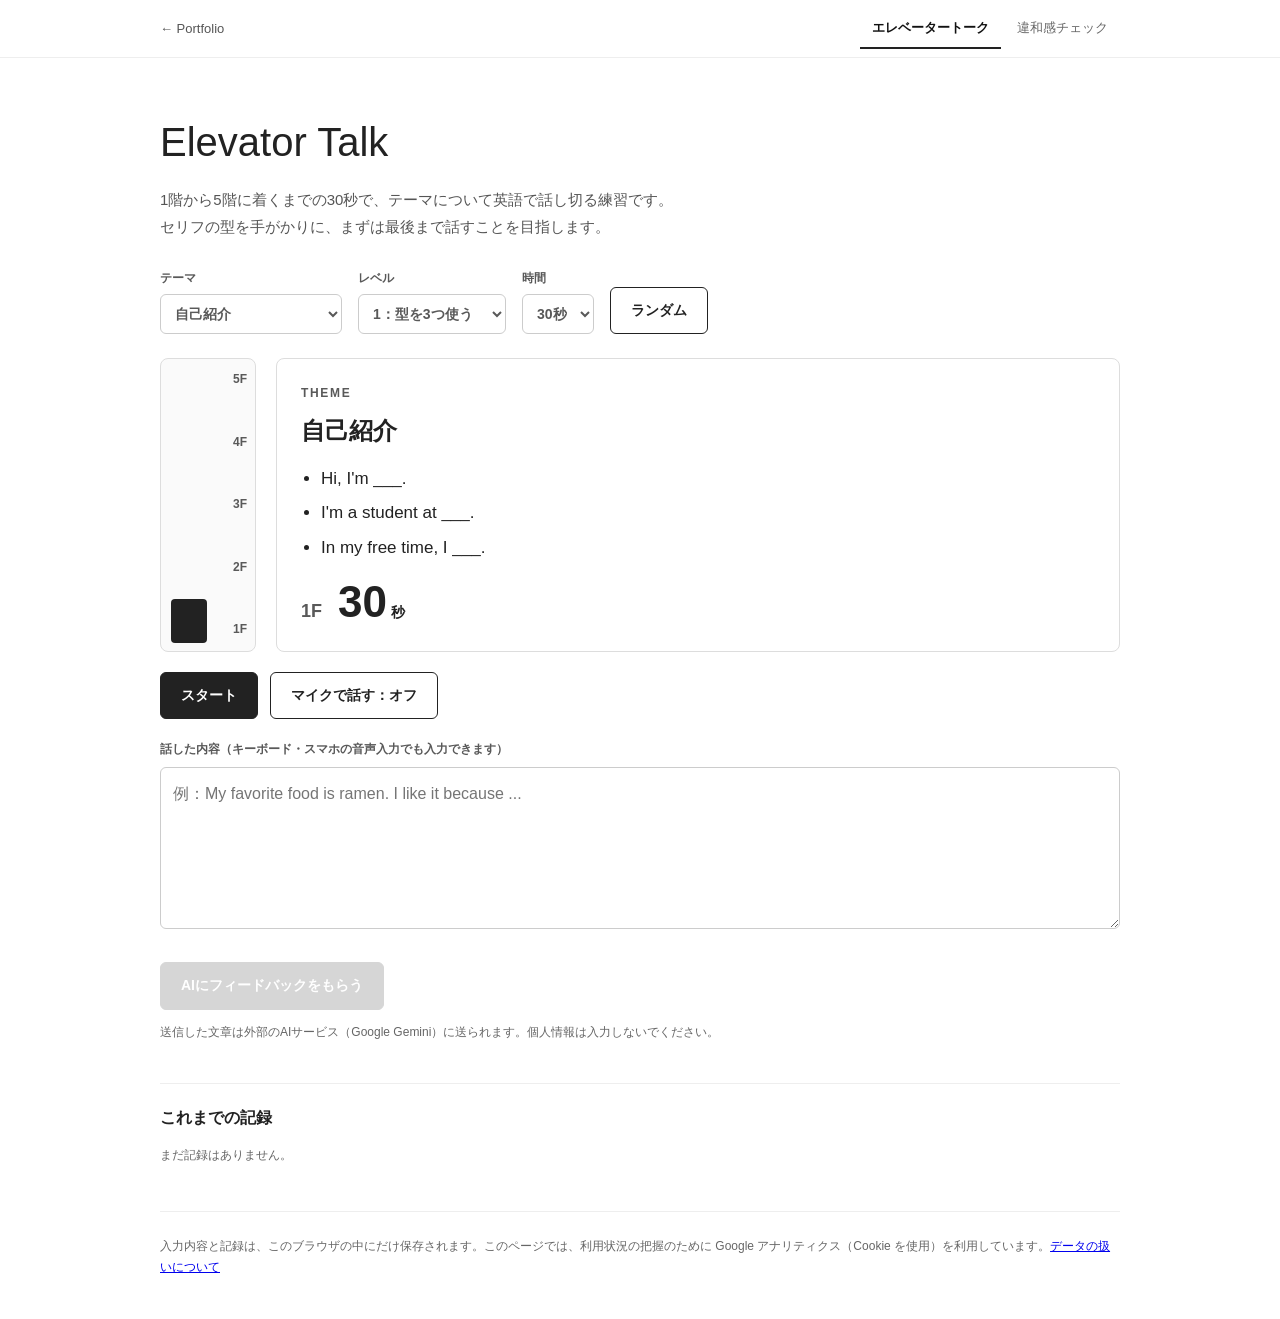
==== works/elevator-talk/index.html @ 1b3606bb "Elevator Talk: add an advanced 'which sounds natural?' check mode - New 上級（どっちが自然？）mode: a scene plu" ====
<!DOCTYPE html>
<html lang="ja">
<head>
  <!-- Google tag (gtag.js) -->
  <script async src="https://www.googletagmanager.com/gtag/js?id=G-6JSTE2WZ4C"></script>
  <script>
    window.dataLayer = window.dataLayer || [];
    function gtag(){dataLayer.push(arguments);}
    gtag('js', new Date());

    gtag('config', 'G-6JSTE2WZ4C');
  </script>
  <meta charset="UTF-8">
  <meta name="viewport" content="width=device-width, initial-scale=1.0">
  <meta name="description" content="セリフの型を手がかりに、30秒で英語を話し切る練習ツール。AIが「よかったところ」と「改善ポイント」を返し、まちがいは自分専用のクイズになります。">
  <title>Elevator Talk｜英語スピーキング練習ツール｜塩田 颯</title>
  <link rel="canonical" href="https://salty-en-jp.github.io/Portfolio-website/works/elevator-talk/">
  <meta property="og:type" content="website">
  <meta property="og:site_name" content="塩田 颯のポートフォリオ">
  <meta property="og:title" content="Elevator Talk｜英語スピーキング練習ツール｜塩田 颯">
  <meta property="og:description" content="セリフの型を手がかりに、30秒で英語を話し切る練習ツール。AIが「よかったところ」と「改善ポイント」を返し、まちがいは自分専用のクイズになります。">
  <meta property="og:url" content="https://salty-en-jp.github.io/Portfolio-website/works/elevator-talk/">
  <meta property="og:image" content="https://salty-en-jp.github.io/Portfolio-website/images/ogp-elevator-talk.png">
  <meta property="og:image:width" content="1200">
  <meta property="og:image:height" content="630">
  <meta property="og:image:alt" content="Elevator Talk：セリフの型で、30秒の英語を話し切る練習ツール">
  <meta property="og:locale" content="ja_JP">
  <meta name="twitter:card" content="summary_large_image">
  <link rel="icon" href="../../favicon.svg" type="image/svg+xml">
  <link rel="stylesheet" href="style.css?v=20261102d">
  <script src="../../analytics.js?v=20261102d" defer></script>
</head>
<body>
  <header class="bar">
    <div class="wrap bar-inner">
      <a class="back" href="../../#works">← Portfolio</a>
      <nav class="tabs" aria-label="モード切り替え">
        <button type="button" class="tab is-active" data-tab="talk" aria-pressed="true">エレベータートーク</button>
        <button type="button" class="tab" data-tab="check" aria-pressed="false">違和感チェック</button>
      </nav>
    </div>
  </header>

  <main class="wrap">
    <!-- Elevator Talk -->
    <section id="talk" class="panel">
      <h1>Elevator Talk</h1>
      <p class="lead">1階から5階に着くまでの30秒で、テーマについて英語で話し切る練習です。<br>セリフの型を手がかりに、まずは最後まで話すことを目指します。</p>

      <div class="controls">
        <label>テーマ
          <select id="theme">
            <option value="0">自己紹介</option>
            <option value="1">好きな食べ物</option>
            <option value="2">週末の予定</option>
            <option value="3">おすすめの場所</option>
            <option value="4">最近ハマっていること</option>
          </select>
        </label>
        <label>レベル
          <select id="level">
            <option value="1">1：型を3つ使う</option>
            <option value="2">2：最初の型だけ</option>
            <option value="3">3：型なし</option>
          </select>
        </label>
        <label>時間
          <select id="duration">
            <option value="30">30秒</option>
            <option value="45">45秒</option>
            <option value="60">60秒</option>
          </select>
        </label>
        <button type="button" id="shuffle" class="ghost">ランダム</button>
      </div>

      <div class="stage">
        <div class="elevator" aria-hidden="true">
          <ol class="floors">
            <li>5F</li><li>4F</li><li>3F</li><li>2F</li><li>1F</li>
          </ol>
          <div class="car" id="car"></div>
        </div>
        <div class="card">
          <p class="card-label">THEME</p>
          <p class="theme-title" id="themeTitle">自己紹介</p>
          <ul class="templates" id="templates">
            <li>Hi, I'm ___.</li>
            <li>I'm a student at ___.</li>
            <li>In my free time, I ___.</li>
          </ul>
          <p class="timer"><span id="floor">1F</span><span id="seconds">30</span></p>
        </div>
      </div>

      <div class="actions">
        <button type="button" id="start" class="primary">スタート</button>
        <button type="button" id="mic" class="ghost" hidden>マイクで話す：オフ</button>
      </div>
      <p class="note" id="micNote"></p>

      <label class="answer-label" for="answer">話した内容（キーボード・スマホの音声入力でも入力できます）</label>
      <textarea id="answer" rows="5" placeholder="例：My favorite food is ramen. I like it because ..."></textarea>

      <div class="selfcheck" id="selfcheck" hidden>
        <p>最後まで話し切れましたか？</p>
        <button type="button" class="ghost" data-result="done" aria-pressed="false">話し切れた</button>
        <button type="button" class="ghost" data-result="stuck" aria-pressed="false">途中で止まった</button>
        <p class="selfcheck-note" id="selfcheckNote" aria-live="polite"></p>
      </div>

      <div class="feedback-actions">
        <button type="button" id="feedbackBtn" class="primary" disabled>AIにフィードバックをもらう</button>
        <p class="note">送信した文章は外部のAIサービス（Google Gemini）に送られます。個人情報は入力しないでください。</p>
      </div>

      <div id="feedback" class="feedback" hidden aria-live="polite"></div>

      <section class="history">
        <h2>これまでの記録</h2>
        <p id="stats" class="note"></p>
      </section>
    </section>

    <!-- Odd-one-out check -->
    <section id="check" class="panel" hidden>
      <h1>違和感チェック</h1>
      <p class="lead">意味は通じるけれど、ちょっと不自然な英文です。<br>いちばん自然な言い方を選んでください。</p>
      <div class="controls">
        <label>出題
          <select id="checkMode">
            <option value="basic">通常問題</option>
            <option value="advanced">上級（どっちが自然？）</option>
            <option value="mine">自分のまちがい</option>
          </select>
        </label>
      </div>
      <div class="card quiz" id="quiz"></div>
    </section>
  </main>

  <footer class="wrap foot">
    <p>入力内容と記録は、このブラウザの中にだけ保存されます。このページでは、利用状況の把握のために Google アナリティクス（Cookie を使用）を利用しています。<a href="https://policies.google.com/technologies/partner-sites?hl=ja" target="_blank" rel="noopener noreferrer">データの扱いについて</a></p>
  </footer>

  <script src="config.js?v=20261102d"></script>
  <script src="data.js?v=20261102d"></script>
  <script src="app.js?v=20261102d"></script>
</body>
</html>
---- works/elevator-talk/style.css ----
* {
  box-sizing: border-box;
}

/* display を指定した要素でも hidden 属性で確実に隠す */
[hidden] {
  display: none !important;
}

body {
  margin: 0;
  color: #222;
  background: #fff;
  font-family: -apple-system, BlinkMacSystemFont, "Helvetica Neue", "Noto Sans JP",
    "Yu Gothic", YuGothic, Arial, sans-serif;
  line-height: 1.8;
}

h1,
h2 {
  word-break: auto-phrase;
}

button,
select,
textarea {
  font: inherit;
  color: inherit;
}

.wrap {
  width: min(960px, calc(100% - 40px));
  margin: 0 auto;
}

.bar {
  position: sticky;
  top: 0;
  z-index: 5;
  background: rgba(255, 255, 255, 0.95);
  border-bottom: 1px solid #eee;
}

.bar-inner {
  display: flex;
  flex-wrap: wrap;
  align-items: center;
  justify-content: space-between;
  gap: 4px 16px;
  padding: 8px 0;
}

.back {
  display: inline-block;
  padding: 8px 0;
  color: #555;
  font-size: 13px;
  text-decoration: none;
}

.tabs {
  display: flex;
  gap: 4px;
}

.tab {
  padding: 8px 12px;
  border: 0;
  border-bottom: 2px solid transparent;
  background: none;
  color: #666;
  font-size: 13px;
  cursor: pointer;
}

.tab.is-active {
  color: #111;
  border-bottom-color: #222;
  font-weight: 600;
}

.panel {
  padding: 48px 0 32px;
}

.panel h1 {
  margin: 0 0 8px;
  font-size: clamp(28px, 5vw, 40px);
  font-weight: 500;
}

.lead {
  margin: 0 0 28px;
  color: #555;
  font-size: 15px;
}

.controls {
  display: flex;
  flex-wrap: wrap;
  align-items: flex-end;
  gap: 12px 16px;
  margin-bottom: 24px;
}

.controls label {
  display: grid;
  gap: 4px;
  color: #595959;
  font-size: 12px;
  font-weight: 600;
}

select {
  min-height: 40px;
  padding: 6px 10px;
  border: 1px solid #ccc;
  border-radius: 6px;
  background: #fff;
  font-size: 14px;
}

.primary,
.ghost {
  min-height: 44px;
  padding: 10px 20px;
  border-radius: 6px;
  font-size: 14px;
  font-weight: 600;
  cursor: pointer;
}

.primary {
  border: 1px solid #222;
  color: #fff;
  background: #222;
}

.primary:disabled {
  border-color: #bbb;
  background: #bbb;
  cursor: not-allowed;
}

.ghost {
  border: 1px solid #222;
  background: #fff;
}

.ghost.is-on {
  color: #fff;
  background: #2d6a4f;
  border-color: #2d6a4f;
}

button:disabled {
  opacity: 0.6;
}

/* stage */
.stage {
  display: grid;
  grid-template-columns: 96px 1fr;
  gap: 20px;
  align-items: stretch;
}

.elevator {
  position: relative;
  min-height: 260px;
  border: 1px solid #ddd;
  border-radius: 8px;
  background: #fafafa;
  overflow: hidden;
}

.floors {
  position: absolute;
  inset: 0;
  display: flex;
  flex-direction: column;
  justify-content: space-between;
  margin: 0;
  padding: 10px 8px;
  list-style: none;
  color: #595959;
  font-size: 12px;
  font-weight: 700;
  text-align: right;
}

.car {
  --progress: 0;
  position: absolute;
  left: 10px;
  width: 36px;
  height: 44px;
  bottom: calc(8px + var(--progress) * (100% - 60px));
  border-radius: 4px;
  background: #222;
  transition: bottom 0.2s linear;
}

.card {
  padding: 24px;
  border: 1px solid #ddd;
  border-radius: 8px;
  background: #fff;
}

.card-label {
  margin: 0 0 4px;
  color: #595959;
  font-size: 12px;
  font-weight: 700;
  letter-spacing: 0.14em;
}

.theme-title {
  margin: 0 0 12px;
  font-size: 24px;
  font-weight: 600;
}

.templates {
  margin: 0 0 16px;
  padding-left: 20px;
  font-size: 17px;
}

.templates li {
  margin: 4px 0;
}

.templates .muted {
  list-style: none;
  margin-left: -20px;
}

.timer {
  display: flex;
  align-items: baseline;
  gap: 16px;
  margin: 0;
  font-variant-numeric: tabular-nums;
}

.timer #floor {
  color: #595959;
  font-size: 18px;
  font-weight: 700;
}

.timer #seconds {
  font-size: 44px;
  font-weight: 600;
  line-height: 1;
}

.timer #seconds::after {
  content: "秒";
  margin-left: 4px;
  font-size: 14px;
}

.actions {
  display: flex;
  flex-wrap: wrap;
  gap: 12px;
  margin: 20px 0 8px;
}

.note,
.muted {
  color: #666;
  font-size: 12px;
}

.small {
  font-size: 12px;
}

.error {
  color: #a4161a;
}

.answer-label {
  display: block;
  margin: 20px 0 6px;
  color: #595959;
  font-size: 12px;
  font-weight: 600;
}

textarea {
  width: 100%;
  padding: 12px;
  border: 1px solid #ccc;
  border-radius: 6px;
  font-size: 16px;
  line-height: 1.7;
  resize: vertical;
}

.selfcheck {
  display: flex;
  flex-wrap: wrap;
  align-items: center;
  gap: 8px 12px;
  margin-top: 16px;
}

.selfcheck p {
  width: 100%;
  margin: 0;
  font-size: 14px;
}

.selfcheck .selfcheck-note {
  color: #2d6a4f;
  font-size: 13px;
}

.feedback-actions {
  margin-top: 24px;
}

.feedback {
  margin-top: 16px;
  padding: 20px;
  border: 1px solid #ddd;
  border-radius: 8px;
  background: #fafafa;
}

.feedback h3 {
  margin: 0 0 8px;
  font-size: 15px;
}

.feedback ul {
  margin: 0 0 16px;
  padding-left: 20px;
}

.improvement {
  margin-bottom: 12px;
  padding: 12px;
  border-left: 3px solid #222;
  background: #fff;
}

.improvement p,
.quiz p {
  margin: 0 0 4px;
}

.from {
  color: #666;
  text-decoration: line-through;
}

.to {
  font-weight: 600;
}

.to::before {
  content: "→ ";
}

.why {
  color: #444;
  font-size: 14px;
}

.history {
  margin-top: 40px;
  padding-top: 20px;
  border-top: 1px solid #eee;
}

.history h2 {
  margin: 0 0 4px;
  font-size: 16px;
}

/* quiz */
.quiz-sentence {
  margin: 8px 0 16px !important;
  font-size: 20px;
  font-weight: 600;
}

.choices {
  display: grid;
  gap: 8px;
  margin: 12px 0;
}

.choice {
  min-height: 44px;
  padding: 10px 14px;
  border: 1px solid #ccc;
  border-radius: 6px;
  background: #fff;
  font-size: 15px;
  text-align: left;
  cursor: pointer;
}

.choice.is-correct {
  border-color: #2d6a4f;
  background: #e9f5ee;
  opacity: 1;
}

.choice.is-wrong {
  border-color: #a4161a;
  background: #fbeaea;
  opacity: 1;
}

.quiz .primary {
  margin-top: 12px;
}

.foot {
  padding: 24px 0 40px;
  border-top: 1px solid #eee;
}

.foot p {
  margin: 0;
  color: #666;
  font-size: 12px;
}

@media (max-width: 600px) {
  .panel {
    padding-top: 32px;
  }

  .stage {
    grid-template-columns: 64px 1fr;
    gap: 12px;
  }

  .elevator {
    min-height: 220px;
  }

  .car {
    width: 26px;
    height: 36px;
    left: 6px;
  }

  .card {
    padding: 16px;
  }

  .templates {
    font-size: 15px;
  }
}
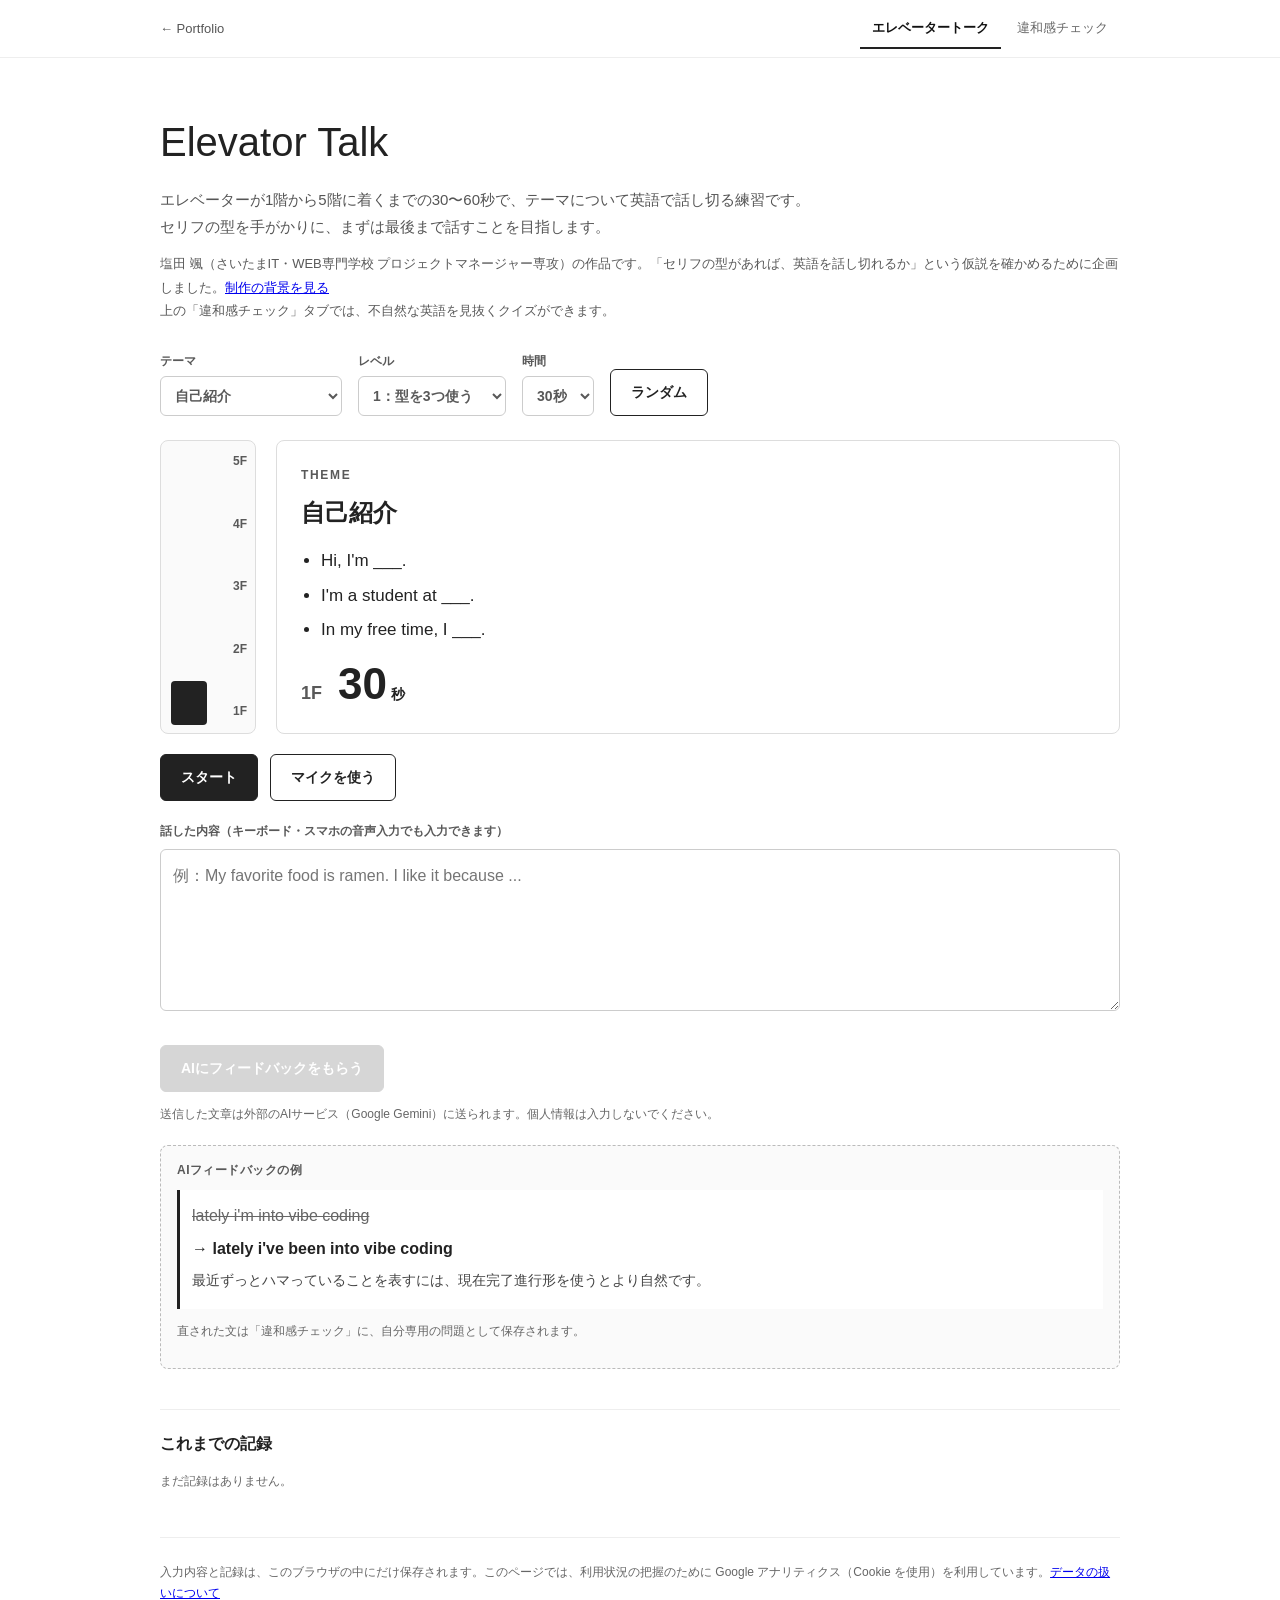
==== commit 8e19b86a: "Address the quick fixes from the recruiter-eye review Top page - Works 01: crop the main shot to the" ====
--- a/works/elevator-talk/index.html
+++ b/works/elevator-talk/index.html
@@ -1,6 +1,17 @@
 <!DOCTYPE html>
 <html lang="ja">
 <head>
+  <!-- 自分の端末を計測から外す：URL に ?notrack を付けて一度開くと、この端末・ブラウザでは GA4 に送らない（?track で元に戻す） -->
+  <script>
+    (function () {
+      try {
+        var q = location.search;
+        if (/[?&]notrack(=|&|$)/.test(q)) localStorage.setItem("notrack", "1");
+        if (/[?&]track(=|&|$)/.test(q)) localStorage.removeItem("notrack");
+        if (localStorage.getItem("notrack") === "1") window["ga-disable-G-6JSTE2WZ4C"] = true;
+      } catch (e) { /* localStorage が使えないときは何もしない */ }
+    })();
+  </script>
   <!-- Google tag (gtag.js) -->
   <script async src="https://www.googletagmanager.com/gtag/js?id=G-6JSTE2WZ4C"></script>
   <script>
@@ -20,15 +31,15 @@
   <meta property="og:title" content="Elevator Talk｜英語スピーキング練習ツール｜塩田 颯">
   <meta property="og:description" content="セリフの型を手がかりに、30秒で英語を話し切る練習ツール。AIが「よかったところ」と「改善ポイント」を返し、まちがいは自分専用のクイズになります。">
   <meta property="og:url" content="https://salty-en-jp.github.io/Portfolio-website/works/elevator-talk/">
-  <meta property="og:image" content="https://salty-en-jp.github.io/Portfolio-website/images/ogp-elevator-talk.png">
+  <meta property="og:image" content="https://salty-en-jp.github.io/Portfolio-website/images/elevator-talk/ogp.png">
   <meta property="og:image:width" content="1200">
   <meta property="og:image:height" content="630">
   <meta property="og:image:alt" content="Elevator Talk：セリフの型で、30秒の英語を話し切る練習ツール">
   <meta property="og:locale" content="ja_JP">
   <meta name="twitter:card" content="summary_large_image">
   <link rel="icon" href="../../favicon.svg" type="image/svg+xml">
-  <link rel="stylesheet" href="style.css?v=20261102d">
-  <script src="../../analytics.js?v=20261102d" defer></script>
+  <link rel="stylesheet" href="style.css?v=20261116c">
+  <script src="../../analytics.js?v=20261116c" defer></script>
 </head>
 <body>
   <header class="bar">
@@ -45,7 +56,11 @@
     <!-- Elevator Talk -->
     <section id="talk" class="panel">
       <h1>Elevator Talk</h1>
-      <p class="lead">1階から5階に着くまでの30秒で、テーマについて英語で話し切る練習です。<br>セリフの型を手がかりに、まずは最後まで話すことを目指します。</p>
+      <p class="lead">エレベーターが1階から5階に着くまでの30〜60秒で、テーマについて英語で話し切る練習です。<br>セリフの型を手がかりに、まずは最後まで話すことを目指します。</p>
+      <p class="about-note">
+        塩田 颯（さいたまIT・WEB専門学校 プロジェクトマネージャー専攻）の作品です。「セリフの型があれば、英語を話し切れるか」という仮説を確かめるために企画しました。<a href="../../#work-et">制作の背景を見る</a><br>
+        上の「違和感チェック」タブでは、不自然な英語を見抜くクイズができます。
+      </p>
 
       <div class="controls">
         <label>テーマ
@@ -95,7 +110,7 @@
 
       <div class="actions">
         <button type="button" id="start" class="primary">スタート</button>
-        <button type="button" id="mic" class="ghost" hidden>マイクで話す：オフ</button>
+        <button type="button" id="mic" class="ghost" aria-pressed="false" hidden>マイクを使う</button>
       </div>
       <p class="note" id="micNote"></p>
 
@@ -114,6 +129,16 @@
         <p class="note">送信した文章は外部のAIサービス（Google Gemini）に送られます。個人情報は入力しないでください。</p>
       </div>
 
+      <div class="sample" aria-label="AIフィードバックの例">
+        <p class="sample-label">AIフィードバックの例</p>
+        <div class="improvement">
+          <p class="from">lately i'm into vibe coding</p>
+          <p class="to">lately i've been into vibe coding</p>
+          <p class="why">最近ずっとハマっていることを表すには、現在完了進行形を使うとより自然です。</p>
+        </div>
+        <p class="note">直された文は「違和感チェック」に、自分専用の問題として保存されます。</p>
+      </div>
+
       <div id="feedback" class="feedback" hidden aria-live="polite"></div>
 
       <section class="history">
@@ -130,7 +155,7 @@
         <label>出題
           <select id="checkMode">
             <option value="basic">通常問題</option>
-            <option value="advanced">上級（どっちが自然？）</option>
+            <option value="advanced">上級（どれが自然？）</option>
             <option value="mine">自分のまちがい</option>
           </select>
         </label>
@@ -143,8 +168,8 @@
     <p>入力内容と記録は、このブラウザの中にだけ保存されます。このページでは、利用状況の把握のために Google アナリティクス（Cookie を使用）を利用しています。<a href="https://policies.google.com/technologies/partner-sites?hl=ja" target="_blank" rel="noopener noreferrer">データの扱いについて</a></p>
   </footer>
 
-  <script src="config.js?v=20261102d"></script>
-  <script src="data.js?v=20261102d"></script>
-  <script src="app.js?v=20261102d"></script>
+  <script src="config.js?v=20261116c"></script>
+  <script src="data.js?v=20261116c"></script>
+  <script src="app.js?v=20261116c"></script>
 </body>
 </html>
--- a/works/elevator-talk/style.css
+++ b/works/elevator-talk/style.css
@@ -90,9 +90,35 @@
 }
 
 .lead {
-  margin: 0 0 28px;
+  margin: 0 0 12px;
   color: #555;
   font-size: 15px;
+}
+
+.about-note {
+  margin: 0 0 28px;
+  color: #595959;
+  font-size: 13px;
+}
+
+.sample {
+  margin-top: 20px;
+  padding: 14px 16px;
+  border: 1px dashed #bbb;
+  border-radius: 8px;
+  background: #fafafa;
+}
+
+.sample-label {
+  margin: 0 0 8px;
+  color: #595959;
+  font-size: 12px;
+  font-weight: 600;
+  letter-spacing: 0.04em;
+}
+
+.sample .improvement {
+  margin-bottom: 6px;
 }
 
 .controls {
